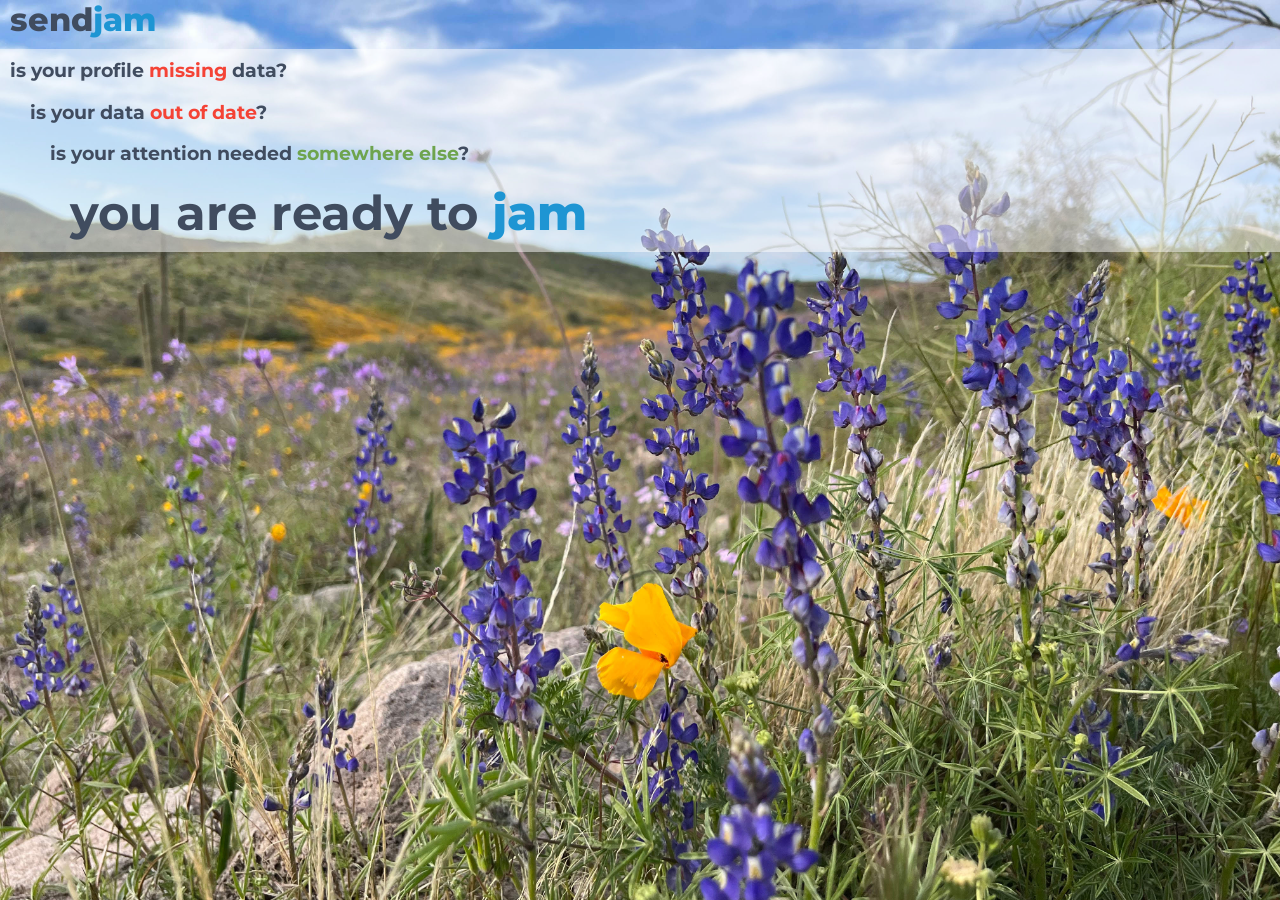
==== index.html @ 76eb2ea4 "symmetry please" ====
﻿<!DOCTYPE html>
<html>
<head>
  <title>sendjam</title>
  <link rel="preconnect" href="https://fonts.googleapis.com">
  <link rel="preconnect" href="https://fonts.gstatic.com" crossorigin>
  <link href="https://fonts.googleapis.com/css2?family=Montserrat:ital,wght@0,400;0,700;1,400;1,700&display=swap" rel="stylesheet">
  <link rel="stylesheet" href="site.css">
</head>
<body>
  <h1 class="logo"><span class="logo-1" title="send">send</span><span class="logo-2" title="jam">jam</span></h1>
  <div class="call-to-action">
    <h3 class="action-1">is your profile <span class="danger">missing</span> data?</h3>
    <h3 class="action-2">is your data <span class="danger">out of date</span>?</h3>
    <h3 class="action-3">is your attention needed <span class="success">somewhere else</span>?</h3>
    <h3 class="really-big-jam action-4">you are ready to <span class="logo-2" title="jam">jam</span></h3>
  </div>
  <script type="text/javascript" id="hs-script-loader" async defer src="//js.hs-scripts.com/39735169.js"></script>
</body>
</html>
---- site.css ----
:root {
  --sendjam_light: #EFF2F3;
  --sendjam_dark: #404C5F;
  --sendjam_primary: #1e95d3;
  --sendjam_secondary: #a8afb7;
  --sendjam_info: #83dbfb;
  --sendjam_success: #6ea44e;
  --sendjam_warning: #eb9416;
  --sendjam_danger: #f44336;
}

body {
  background-color: var(--sendjam_light);
  background-image: url("background.jpg");
  background-repeat: no-repeat;
  font-family: 'Montserrat', sans-serif;
  width: 100vw;
  height: 100vh;
  background-size: cover;
  background-position: top, center;
  overflow: hidden;
  margin: 0px;
}

.logo-1 {
  font-weight: 800;
  color: var(--sendjam_dark);
  vertical-align: bottom;
}

.logo-2 {
  font-weight: 800;
  color: var(--sendjam_primary);
  vertical-align: bottom;
}

.more-info {
  text-decoration: none;
}

.call-to-action {
  color: var(--sendjam_dark);
  background-color: rgba(255,255,255,0.5);
  padding: 10px;
}

.logo {
  margin-top: 0px;
  margin-block-end: 10px;
  margin-left: 10px;
}

.action-1 {
  margin-top: 0px;
}

.action-2 {
  margin-left: 20px;
}

.action-3 {
  margin-left: 40px;
}

.action-4 {
  margin-left: 60px;
  padding-right: 20px;
  margin-bottom: 0px;
}

.really-big-jam {
  margin-top: 0px;
  font-size: 48px;
}

.danger {
  color: var(--sendjam_danger);
}

.success {
  color: var(--sendjam_success);
}
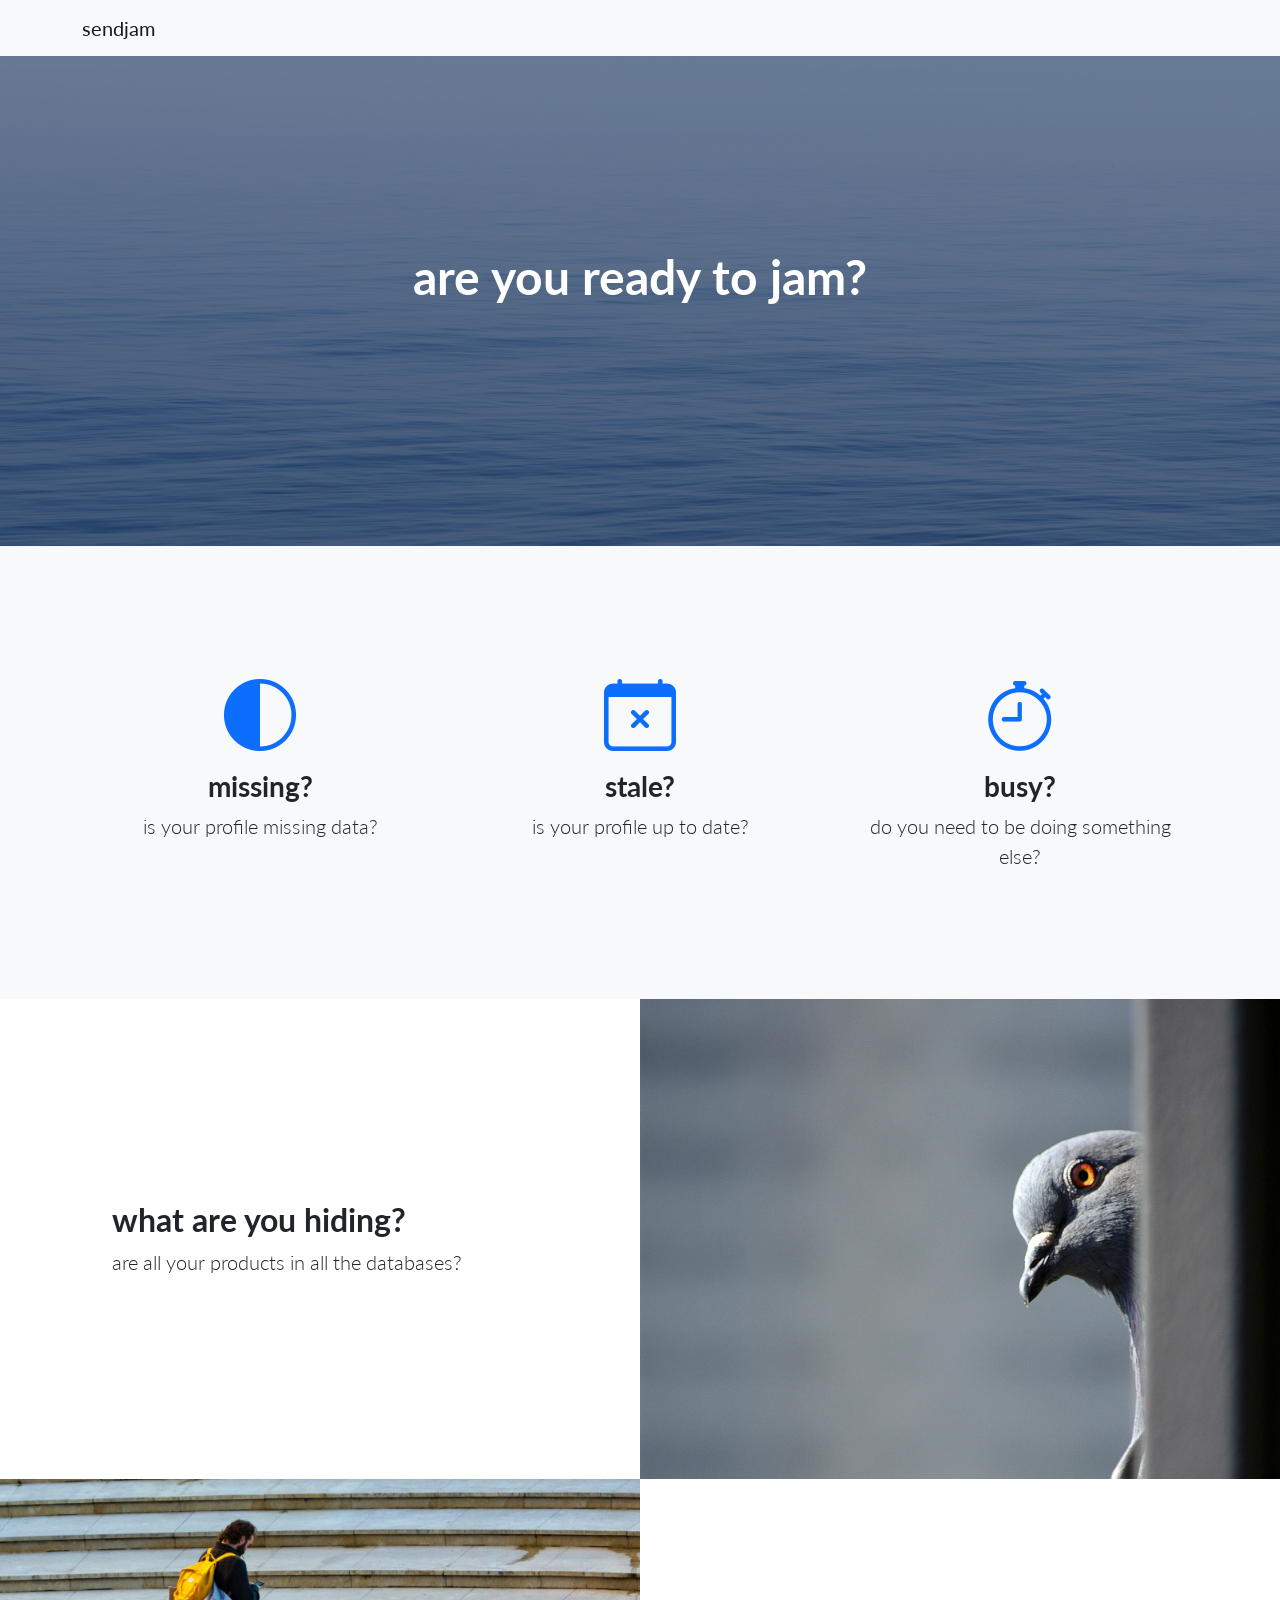
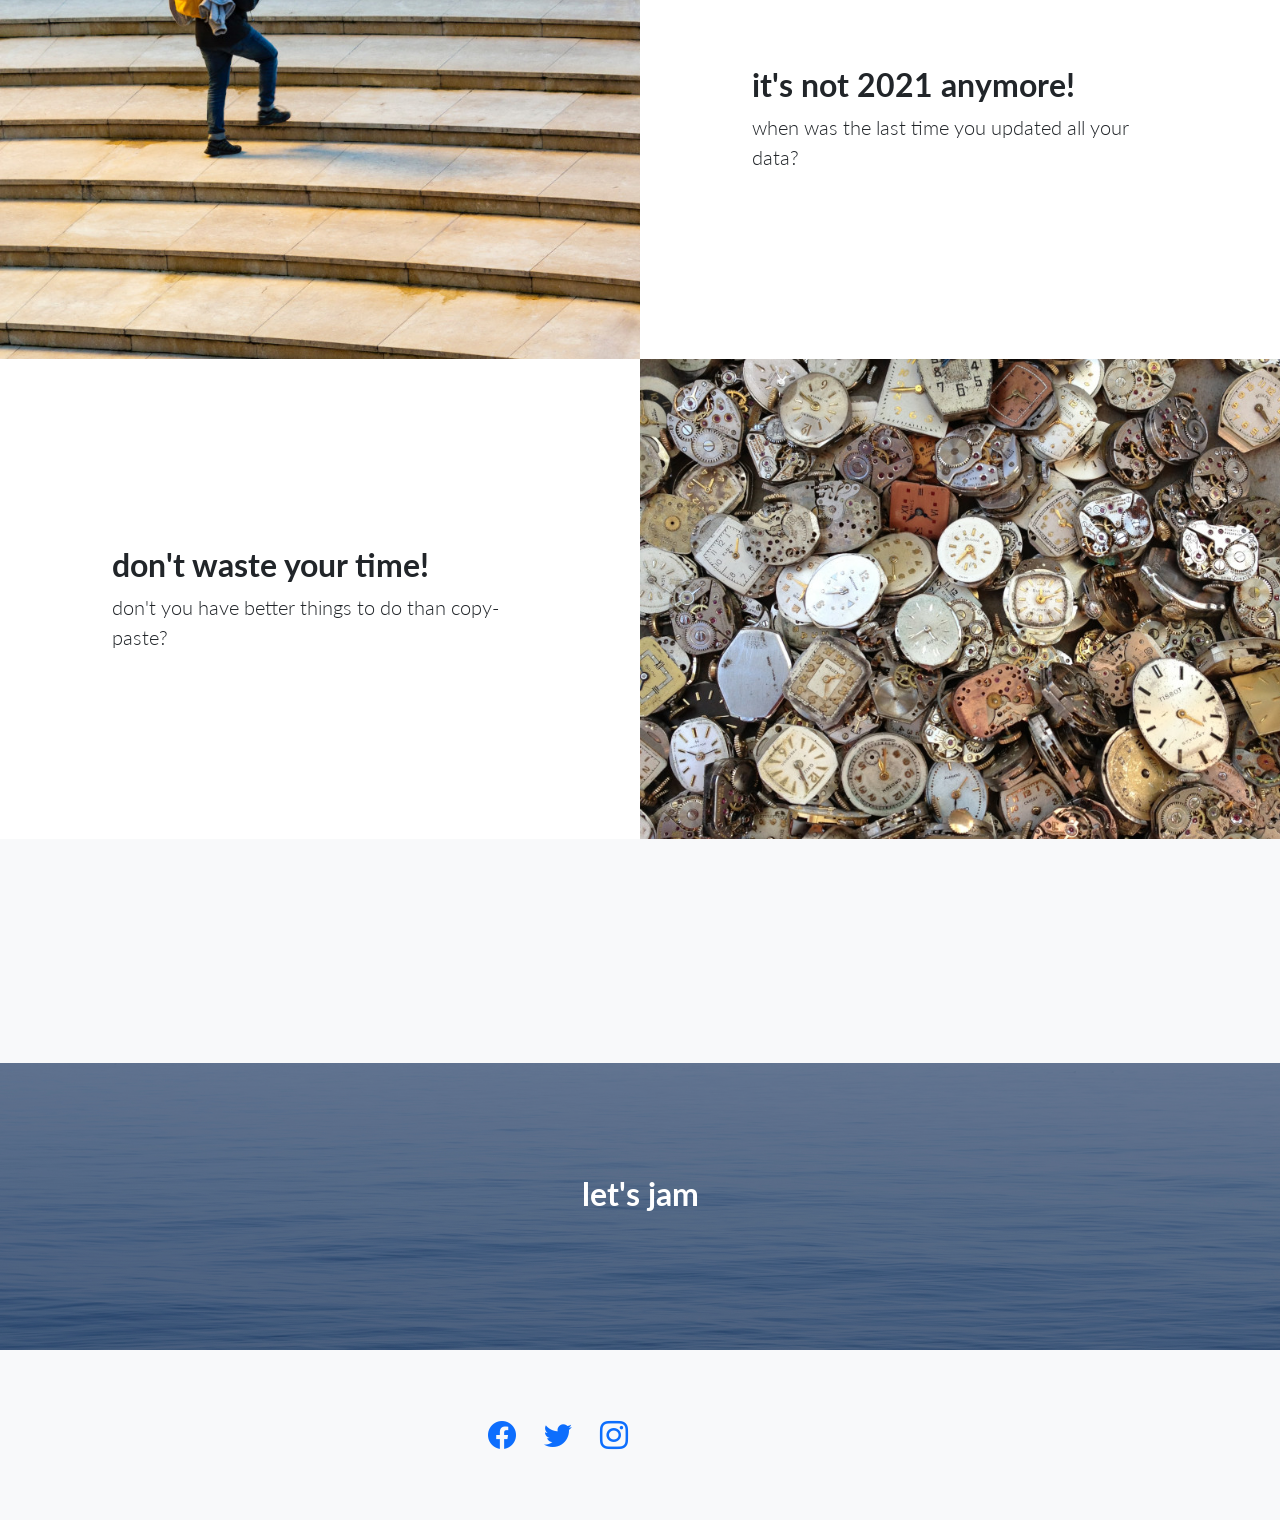
==== commit 96674111: "SEND IT" ====
--- a/index.html
+++ b/index.html
@@ -1,20 +1,244 @@
-﻿<!DOCTYPE html>
-<html>
+<!DOCTYPE html>
+<html lang="en">
 <head>
+  <meta charset="utf-8" />
+  <meta name="viewport" content="width=device-width, initial-scale=1, shrink-to-fit=no" />
+  <meta name="description" content="" />
+  <meta name="author" content="" />
   <title>sendjam</title>
-  <link rel="preconnect" href="https://fonts.googleapis.com">
-  <link rel="preconnect" href="https://fonts.gstatic.com" crossorigin>
-  <link href="https://fonts.googleapis.com/css2?family=Montserrat:ital,wght@0,400;0,700;1,400;1,700&display=swap" rel="stylesheet">
-  <link rel="stylesheet" href="site.css">
+  <!-- Favicon-->
+  <link rel="icon" type="image/x-icon" href="assets/favicon.ico" />
+  <!-- Bootstrap icons-->
+  <link rel="stylesheet" href="https://cdn.jsdelivr.net/npm/bootstrap-icons@1.10.5/font/bootstrap-icons.css">
+  <!-- Google fonts-->
+  <link href="https://fonts.googleapis.com/css?family=Lato:300,400,700,300italic,400italic,700italic" rel="stylesheet" type="text/css" />
+  <!-- Core theme CSS (includes Bootstrap)-->
+  <link href="css/styles.css" rel="stylesheet" />
 </head>
 <body>
-  <h1 class="logo"><span class="logo-1" title="send">send</span><span class="logo-2" title="jam">jam</span></h1>
-  <div class="call-to-action">
-    <h3 class="action-1">is your profile <span class="danger">missing</span> data?</h3>
-    <h3 class="action-2">is your data <span class="danger">out of date</span>?</h3>
-    <h3 class="action-3">is your attention needed <span class="success">somewhere else</span>?</h3>
-    <h3 class="really-big-jam action-4">you are ready to <span class="logo-2" title="jam">jam</span></h3>
-  </div>
-  <script type="text/javascript" id="hs-script-loader" async defer src="//js.hs-scripts.com/39735169.js"></script>
+  <!-- Navigation-->
+  <nav class="navbar navbar-light bg-light static-top">
+    <div class="container">
+      <a class="navbar-brand" href="#!">sendjam</a>
+      <!--<a class="btn btn-primary" href="#signup">Sign Up</a>-->
+    </div>
+  </nav>
+  <!-- Masthead-->
+  <header class="masthead">
+    <div class="container position-relative">
+      <div class="row justify-content-center">
+        <div class="col-xl-6">
+          <div class="text-center text-white">
+            <!-- Page heading-->
+            <h1 class="mb-5">are you ready to jam?</h1>
+            <!-- Signup form-->
+            <!-- * * * * * * * * * * * * * * *-->
+            <!-- * * SB Forms Contact Form * *-->
+            <!-- * * * * * * * * * * * * * * *-->
+            <!-- This form is pre-integrated with SB Forms.-->
+            <!-- To make this form functional, sign up at-->
+            <!-- https://startbootstrap.com/solution/contact-forms-->
+            <!-- to get an API token!-->
+            <form class="form-subscribe" id="contactForm" data-sb-form-api-token="API_TOKEN">
+              <!-- Email address input-->
+              <div class="row">
+                <div class="col">
+                  <!--<input class="form-control form-control-lg" id="emailAddress" type="email" placeholder="Email Address" data-sb-validations="required,email" />-->
+                  <div class="invalid-feedback text-white" data-sb-feedback="emailAddress:required">Email Address is required.</div>
+                  <div class="invalid-feedback text-white" data-sb-feedback="emailAddress:email">Email Address Email is not valid.</div>
+                </div>
+                <!--<div class="col-auto"><button class="btn btn-primary btn-lg disabled" id="submitButton" type="submit">Submit</button></div>-->
+              </div>
+              <!-- Submit success message-->
+              <!---->
+              <!-- This is what your users will see when the form-->
+              <!-- has successfully submitted-->
+              <div class="d-none" id="submitSuccessMessage">
+                <div class="text-center mb-3">
+                  <div class="fw-bolder">Form submission successful!</div>
+                  <p>To activate this form, sign up at</p>
+                  <a class="text-white" href="https://startbootstrap.com/solution/contact-forms">https://startbootstrap.com/solution/contact-forms</a>
+                </div>
+              </div>
+              <!-- Submit error message-->
+              <!---->
+              <!-- This is what your users will see when there is-->
+              <!-- an error submitting the form-->
+              <div class="d-none" id="submitErrorMessage"><div class="text-center text-danger mb-3">Error sending message!</div></div>
+            </form>
+          </div>
+        </div>
+      </div>
+    </div>
+  </header>
+  <!-- Icons Grid-->
+  <section class="features-icons bg-light text-center">
+    <div class="container">
+      <div class="row">
+        <div class="col-lg-4">
+          <div class="features-icons-item mx-auto mb-5 mb-lg-0 mb-lg-3">
+            <div class="features-icons-icon d-flex"><i class="bi-circle-half m-auto text-primary"></i></div>
+            <h3>missing?</h3>
+            <p class="lead mb-0">is your profile missing data?</p>
+          </div>
+        </div>
+        <div class="col-lg-4">
+          <div class="features-icons-item mx-auto mb-5 mb-lg-0 mb-lg-3">
+            <div class="features-icons-icon d-flex"><i class="bi-calendar-x m-auto text-primary"></i></div>
+            <h3>stale?</h3>
+            <p class="lead mb-0">is your profile up to date?</p>
+          </div>
+        </div>
+        <div class="col-lg-4">
+          <div class="features-icons-item mx-auto mb-0 mb-lg-3">
+            <div class="features-icons-icon d-flex"><i class="bi-stopwatch m-auto text-primary"></i></div>
+            <h3>busy?</h3>
+            <p class="lead mb-0">do you need to be doing something else?</p>
+          </div>
+        </div>
+      </div>
+    </div>
+  </section>
+  <!-- Image Showcases-->
+  <section class="showcase">
+    <div class="container-fluid p-0">
+      <div class="row g-0">
+        <div class="col-lg-6 order-lg-2 text-white showcase-img" style="background-image: url('assets/img/bg-showcase-1.jpg')"></div>
+        <div class="col-lg-6 order-lg-1 my-auto showcase-text">
+          <h2>what are you hiding?</h2>
+          <p class="lead mb-0">are all your products in all the databases?</p>
+        </div>
+      </div>
+      <div class="row g-0">
+        <div class="col-lg-6 text-white showcase-img" style="background-image: url('assets/img/bg-showcase-2.jpg')"></div>
+        <div class="col-lg-6 my-auto showcase-text">
+          <h2>it's not 2021 anymore!</h2>
+          <p class="lead mb-0">when was the last time you updated all your data?</p>
+        </div>
+      </div>
+      <div class="row g-0">
+        <div class="col-lg-6 order-lg-2 text-white showcase-img" style="background-image: url('assets/img/bg-showcase-3.jpg')"></div>
+        <div class="col-lg-6 order-lg-1 my-auto showcase-text">
+          <h2>don't waste your time!</h2>
+          <p class="lead mb-0">don't you have better things to do than copy-paste?</p>
+        </div>
+      </div>
+    </div>
+  </section>
+  <!-- Testimonials-->
+  <section class="testimonials text-center bg-light">
+    <div class="container">
+      <!--<h2 class="mb-5">What people are saying...</h2>
+      <div class="row">
+        <div class="col-lg-4">
+          <div class="testimonial-item mx-auto mb-5 mb-lg-0">
+            <img class="img-fluid rounded-circle mb-3" src="assets/img/testimonials-1.jpg" alt="..." />
+            <h5>Margaret E.</h5>
+            <p class="font-weight-light mb-0">"This is fantastic! Thanks so much guys!"</p>
+          </div>
+        </div>
+        <div class="col-lg-4">
+          <div class="testimonial-item mx-auto mb-5 mb-lg-0">
+            <img class="img-fluid rounded-circle mb-3" src="assets/img/testimonials-2.jpg" alt="..." />
+            <h5>Fred S.</h5>
+            <p class="font-weight-light mb-0">"Bootstrap is amazing. I've been using it to create lots of super nice landing pages."</p>
+          </div>
+        </div>
+        <div class="col-lg-4">
+          <div class="testimonial-item mx-auto mb-5 mb-lg-0">
+            <img class="img-fluid rounded-circle mb-3" src="assets/img/testimonials-3.jpg" alt="..." />
+            <h5>Sarah W.</h5>
+            <p class="font-weight-light mb-0">"Thanks so much for making these free resources available to us!"</p>
+          </div>
+        </div>
+      </div>-->
+    </div>
+  </section>
+  <!-- Call to Action-->
+  <section class="call-to-action text-white text-center" id="signup">
+    <div class="container position-relative">
+      <div class="row justify-content-center">
+        <div class="col-xl-6">
+          <h2 class="mb-4">let's jam</h2>
+          <!-- Signup form-->
+          <!-- * * * * * * * * * * * * * * *-->
+          <!-- * * SB Forms Contact Form * *-->
+          <!-- * * * * * * * * * * * * * * *-->
+          <!-- This form is pre-integrated with SB Forms.-->
+          <!-- To make this form functional, sign up at-->
+          <!-- https://startbootstrap.com/solution/contact-forms-->
+          <!-- to get an API token!-->
+          <form class="form-subscribe" id="contactFormFooter" data-sb-form-api-token="API_TOKEN">
+            <!-- Email address input-->
+            <div class="row">
+              <div class="col">
+                <!--<input class="form-control form-control-lg" id="emailAddressBelow" type="email" placeholder="Email Address" data-sb-validations="required,email" />-->
+                <div class="invalid-feedback text-white" data-sb-feedback="emailAddressBelow:required">Email Address is required.</div>
+                <div class="invalid-feedback text-white" data-sb-feedback="emailAddressBelow:email">Email Address Email is not valid.</div>
+              </div>
+              <!--<div class="col-auto"><button class="btn btn-primary btn-lg disabled" id="submitButton" type="submit">Submit</button></div>-->
+            </div>
+            <!-- Submit success message-->
+            <!---->
+            <!-- This is what your users will see when the form-->
+            <!-- has successfully submitted-->
+            <div class="d-none" id="submitSuccessMessage">
+              <div class="text-center mb-3">
+                <div class="fw-bolder">Form submission successful!</div>
+                <p>To activate this form, sign up at</p>
+                <a class="text-white" href="https://startbootstrap.com/solution/contact-forms">https://startbootstrap.com/solution/contact-forms</a>
+              </div>
+            </div>
+            <!-- Submit error message-->
+            <!---->
+            <!-- This is what your users will see when there is-->
+            <!-- an error submitting the form-->
+            <div class="d-none" id="submitErrorMessage"><div class="text-center text-danger mb-3">Error sending message!</div></div>
+          </form>
+        </div>
+      </div>
+    </div>
+  </section>
+  <!-- Footer-->
+  <footer class="footer bg-light">
+    <div class="container">
+      <div class="row">
+        <!--<div class="col-lg-6 h-100 text-center text-lg-start my-auto">
+          <ul class="list-inline mb-2">
+            <li class="list-inline-item"><a href="#!">About</a></li>
+            <li class="list-inline-item">⋅</li>
+            <li class="list-inline-item"><a href="#!">Contact</a></li>
+            <li class="list-inline-item">⋅</li>
+            <li class="list-inline-item"><a href="#!">Terms of Use</a></li>
+            <li class="list-inline-item">⋅</li>
+            <li class="list-inline-item"><a href="#!">Privacy Policy</a></li>
+          </ul>
+          <p class="text-muted small mb-4 mb-lg-0">&copy; Your Website 2023. All Rights Reserved.</p>
+        </div>-->
+        <div class="col-lg-6 h-100 text-center text-lg-end my-auto">
+          <ul class="list-inline mb-0">
+            <li class="list-inline-item me-4">
+              <a href="https://www.facebook.com/sendjamllc"><i class="bi-facebook fs-3"></i></a>
+            </li>
+            <li class="list-inline-item me-4">
+              <a href="https://twitter.com/sendjamllc"><i class="bi-twitter fs-3"></i></a>
+            </li>
+            <li class="list-inline-item">
+              <a href="https://www.instagram.com/sendjam/"><i class="bi-instagram fs-3"></i></a>
+            </li>
+          </ul>
+        </div>
+      </div>
+    </div>
+  </footer>
+  <!-- Bootstrap core JS-->
+  <script src="https://cdn.jsdelivr.net/npm/bootstrap@5.2.3/dist/js/bootstrap.bundle.min.js"></script>
+  <!-- Core theme JS-->
+  <script src="js/scripts.js"></script>
+  <!-- * * * * * * * * * * * * * * * * * * * * * * * * * * * * * * * * * * * * * * * *-->
+  <!-- * *                               SB Forms JS                               * *-->
+  <!-- * * Activate your form at https://startbootstrap.com/solution/contact-forms * *-->
+  <!-- * * * * * * * * * * * * * * * * * * * * * * * * * * * * * * * * * * * * * * * *-->
+  <script src="https://cdn.startbootstrap.com/sb-forms-latest.js"></script>
 </body>
 </html>
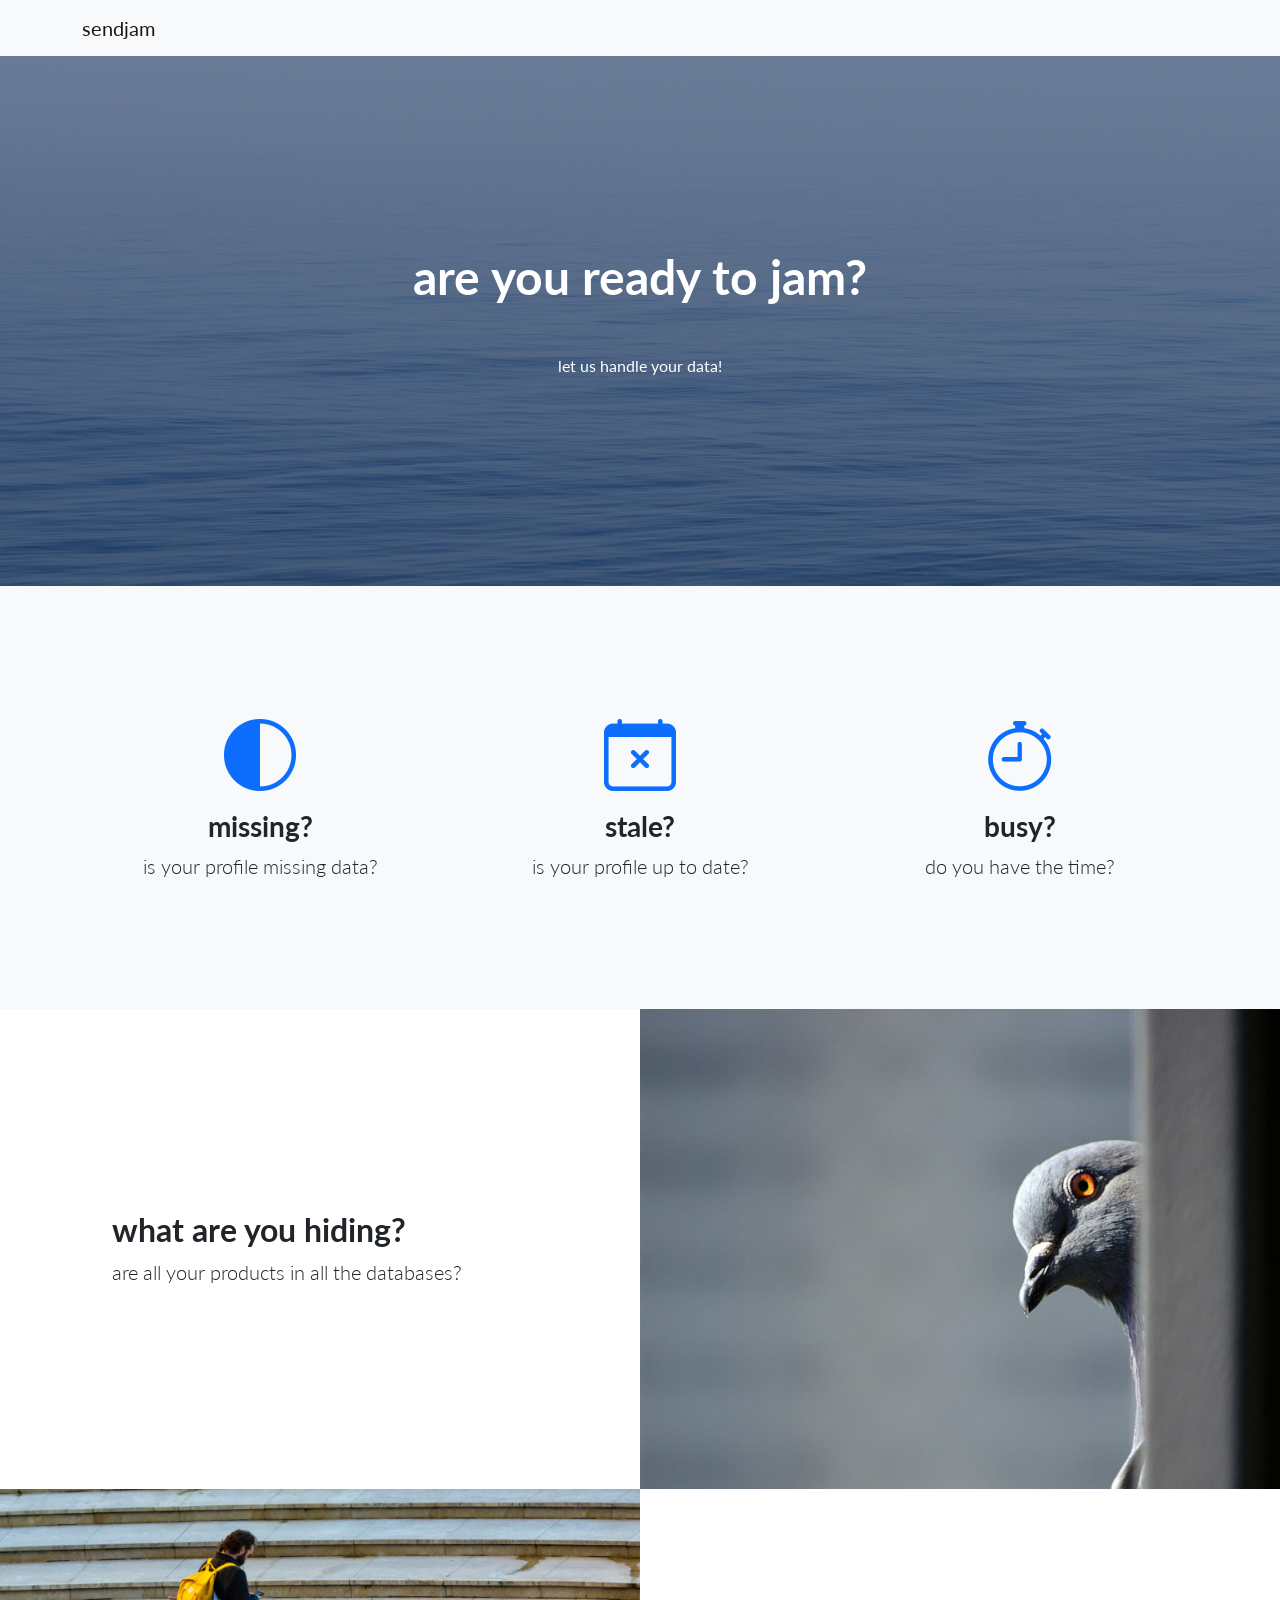
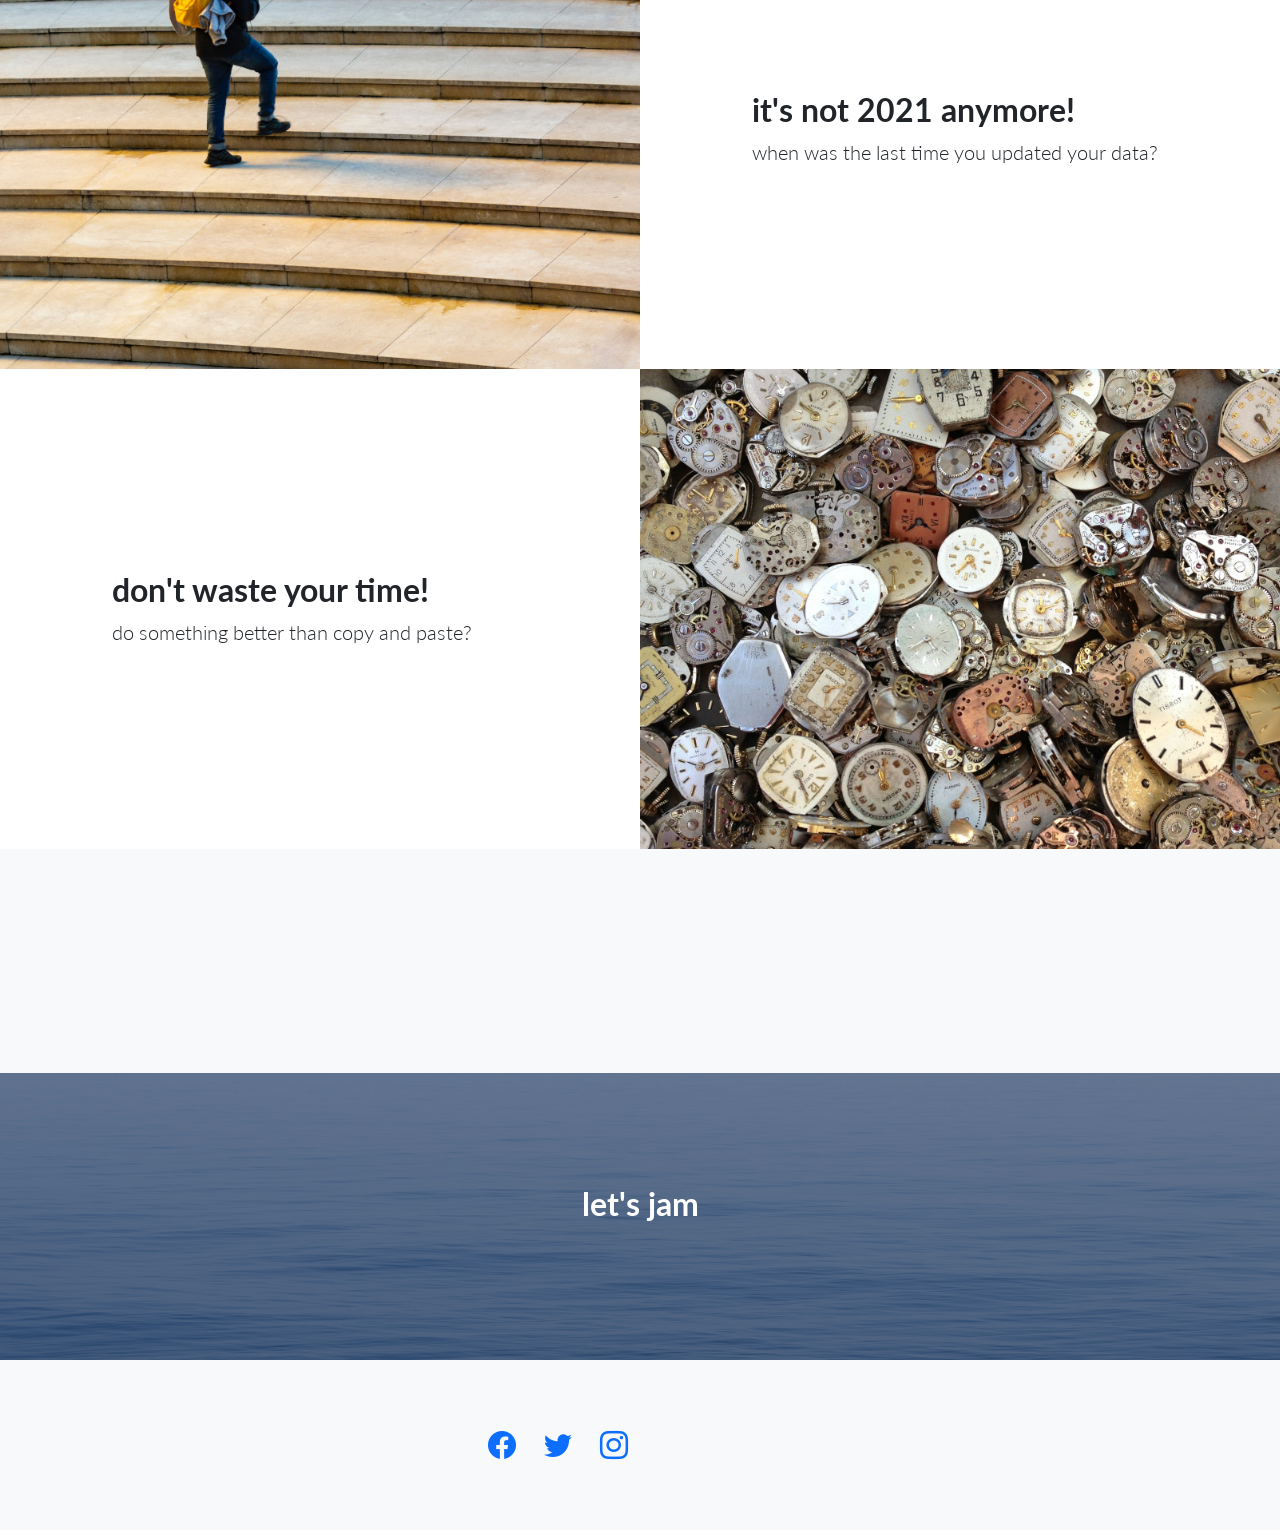
==== commit a2a76936: "words" ====
--- a/index.html
+++ b/index.html
@@ -12,6 +12,11 @@
   <link rel="stylesheet" href="https://cdn.jsdelivr.net/npm/bootstrap-icons@1.10.5/font/bootstrap-icons.css">
   <!-- Google fonts-->
   <link href="https://fonts.googleapis.com/css?family=Lato:300,400,700,300italic,400italic,700italic" rel="stylesheet" type="text/css" />
+
+  <!--<link rel="preconnect" href="https://fonts.googleapis.com">
+  <link rel="preconnect" href="https://fonts.gstatic.com" crossorigin>
+  <link href="https://fonts.googleapis.com/css2?family=Montserrat:ital,wght@0,400;0,700;1,400;1,700&display=swap" rel="stylesheet">-->
+
   <!-- Core theme CSS (includes Bootstrap)-->
   <link href="css/styles.css" rel="stylesheet" />
 </head>
@@ -31,41 +36,7 @@
           <div class="text-center text-white">
             <!-- Page heading-->
             <h1 class="mb-5">are you ready to jam?</h1>
-            <!-- Signup form-->
-            <!-- * * * * * * * * * * * * * * *-->
-            <!-- * * SB Forms Contact Form * *-->
-            <!-- * * * * * * * * * * * * * * *-->
-            <!-- This form is pre-integrated with SB Forms.-->
-            <!-- To make this form functional, sign up at-->
-            <!-- https://startbootstrap.com/solution/contact-forms-->
-            <!-- to get an API token!-->
-            <form class="form-subscribe" id="contactForm" data-sb-form-api-token="API_TOKEN">
-              <!-- Email address input-->
-              <div class="row">
-                <div class="col">
-                  <!--<input class="form-control form-control-lg" id="emailAddress" type="email" placeholder="Email Address" data-sb-validations="required,email" />-->
-                  <div class="invalid-feedback text-white" data-sb-feedback="emailAddress:required">Email Address is required.</div>
-                  <div class="invalid-feedback text-white" data-sb-feedback="emailAddress:email">Email Address Email is not valid.</div>
-                </div>
-                <!--<div class="col-auto"><button class="btn btn-primary btn-lg disabled" id="submitButton" type="submit">Submit</button></div>-->
-              </div>
-              <!-- Submit success message-->
-              <!---->
-              <!-- This is what your users will see when the form-->
-              <!-- has successfully submitted-->
-              <div class="d-none" id="submitSuccessMessage">
-                <div class="text-center mb-3">
-                  <div class="fw-bolder">Form submission successful!</div>
-                  <p>To activate this form, sign up at</p>
-                  <a class="text-white" href="https://startbootstrap.com/solution/contact-forms">https://startbootstrap.com/solution/contact-forms</a>
-                </div>
-              </div>
-              <!-- Submit error message-->
-              <!---->
-              <!-- This is what your users will see when there is-->
-              <!-- an error submitting the form-->
-              <div class="d-none" id="submitErrorMessage"><div class="text-center text-danger mb-3">Error sending message!</div></div>
-            </form>
+            <p>let us handle your data!</p>
           </div>
         </div>
       </div>
@@ -93,7 +64,7 @@
           <div class="features-icons-item mx-auto mb-0 mb-lg-3">
             <div class="features-icons-icon d-flex"><i class="bi-stopwatch m-auto text-primary"></i></div>
             <h3>busy?</h3>
-            <p class="lead mb-0">do you need to be doing something else?</p>
+            <p class="lead mb-0">do you have the time?</p>
           </div>
         </div>
       </div>
@@ -113,14 +84,14 @@
         <div class="col-lg-6 text-white showcase-img" style="background-image: url('assets/img/bg-showcase-2.jpg')"></div>
         <div class="col-lg-6 my-auto showcase-text">
           <h2>it's not 2021 anymore!</h2>
-          <p class="lead mb-0">when was the last time you updated all your data?</p>
+          <p class="lead mb-0">when was the last time you updated your data?</p>
         </div>
       </div>
       <div class="row g-0">
         <div class="col-lg-6 order-lg-2 text-white showcase-img" style="background-image: url('assets/img/bg-showcase-3.jpg')"></div>
         <div class="col-lg-6 order-lg-1 my-auto showcase-text">
           <h2>don't waste your time!</h2>
-          <p class="lead mb-0">don't you have better things to do than copy-paste?</p>
+          <p class="lead mb-0">do something better than copy and paste?</p>
         </div>
       </div>
     </div>
@@ -240,5 +211,6 @@
   <!-- * * Activate your form at https://startbootstrap.com/solution/contact-forms * *-->
   <!-- * * * * * * * * * * * * * * * * * * * * * * * * * * * * * * * * * * * * * * * *-->
   <script src="https://cdn.startbootstrap.com/sb-forms-latest.js"></script>
+  <script type="text/javascript" id="hs-script-loader" async defer src="//js.hs-scripts.com/39735169.js"></script>
 </body>
 </html>
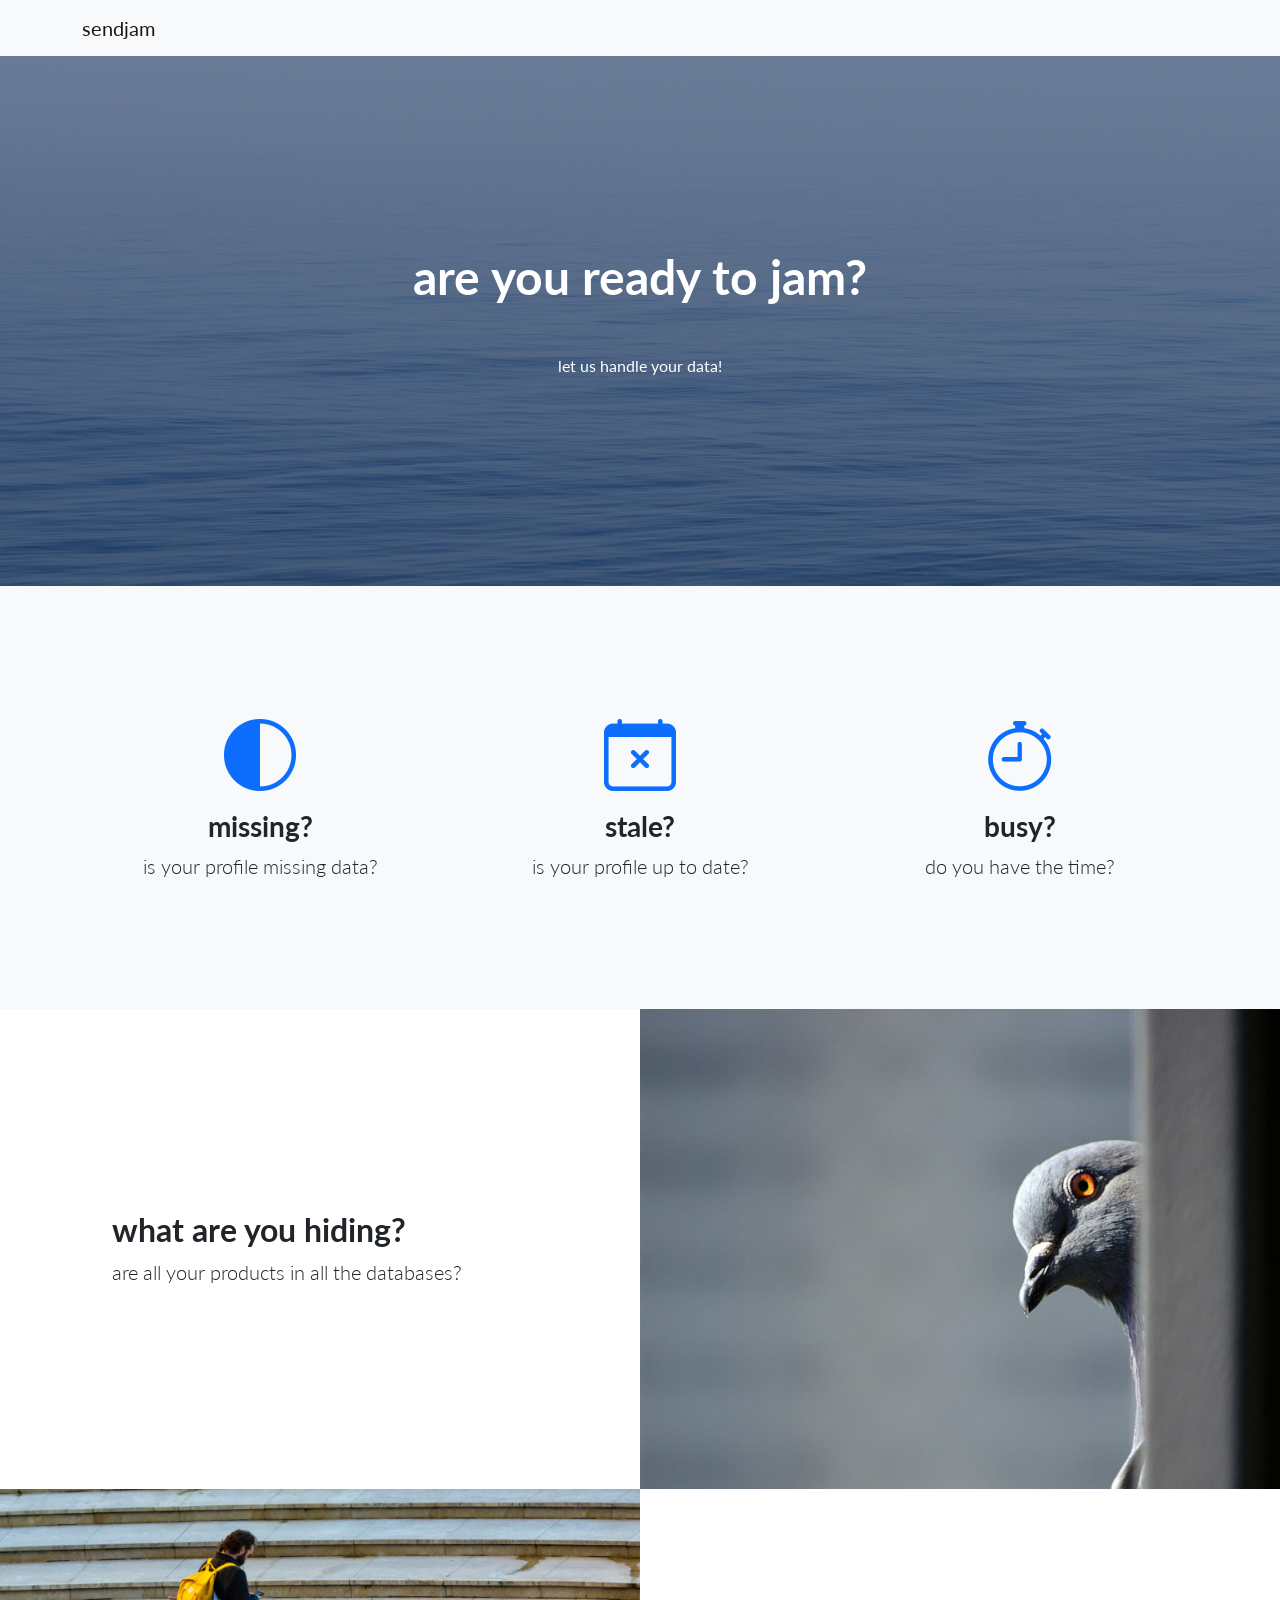
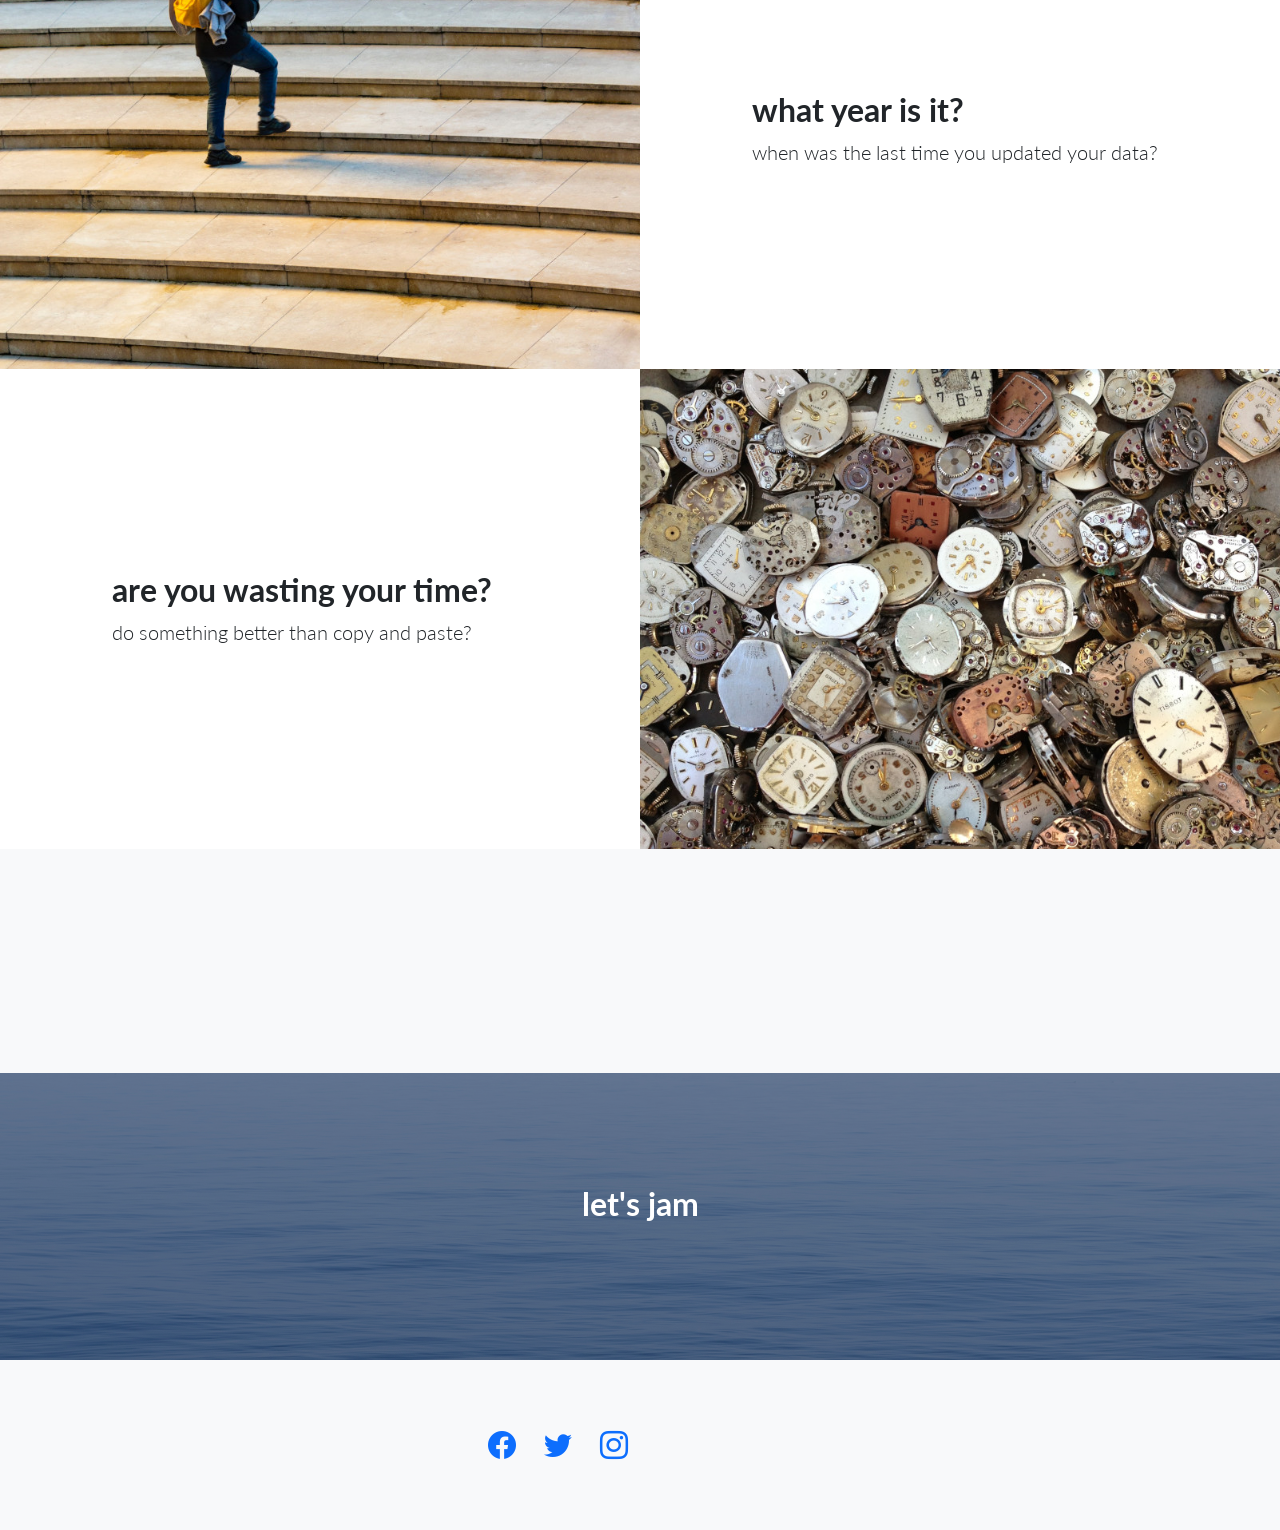
==== commit 40903022: "words" ====
--- a/index.html
+++ b/index.html
@@ -83,14 +83,14 @@
       <div class="row g-0">
         <div class="col-lg-6 text-white showcase-img" style="background-image: url('assets/img/bg-showcase-2.jpg')"></div>
         <div class="col-lg-6 my-auto showcase-text">
-          <h2>it's not 2021 anymore!</h2>
+          <h2>what year is it?</h2>
           <p class="lead mb-0">when was the last time you updated your data?</p>
         </div>
       </div>
       <div class="row g-0">
         <div class="col-lg-6 order-lg-2 text-white showcase-img" style="background-image: url('assets/img/bg-showcase-3.jpg')"></div>
         <div class="col-lg-6 order-lg-1 my-auto showcase-text">
-          <h2>don't waste your time!</h2>
+          <h2>are you wasting your time?</h2>
           <p class="lead mb-0">do something better than copy and paste?</p>
         </div>
       </div>
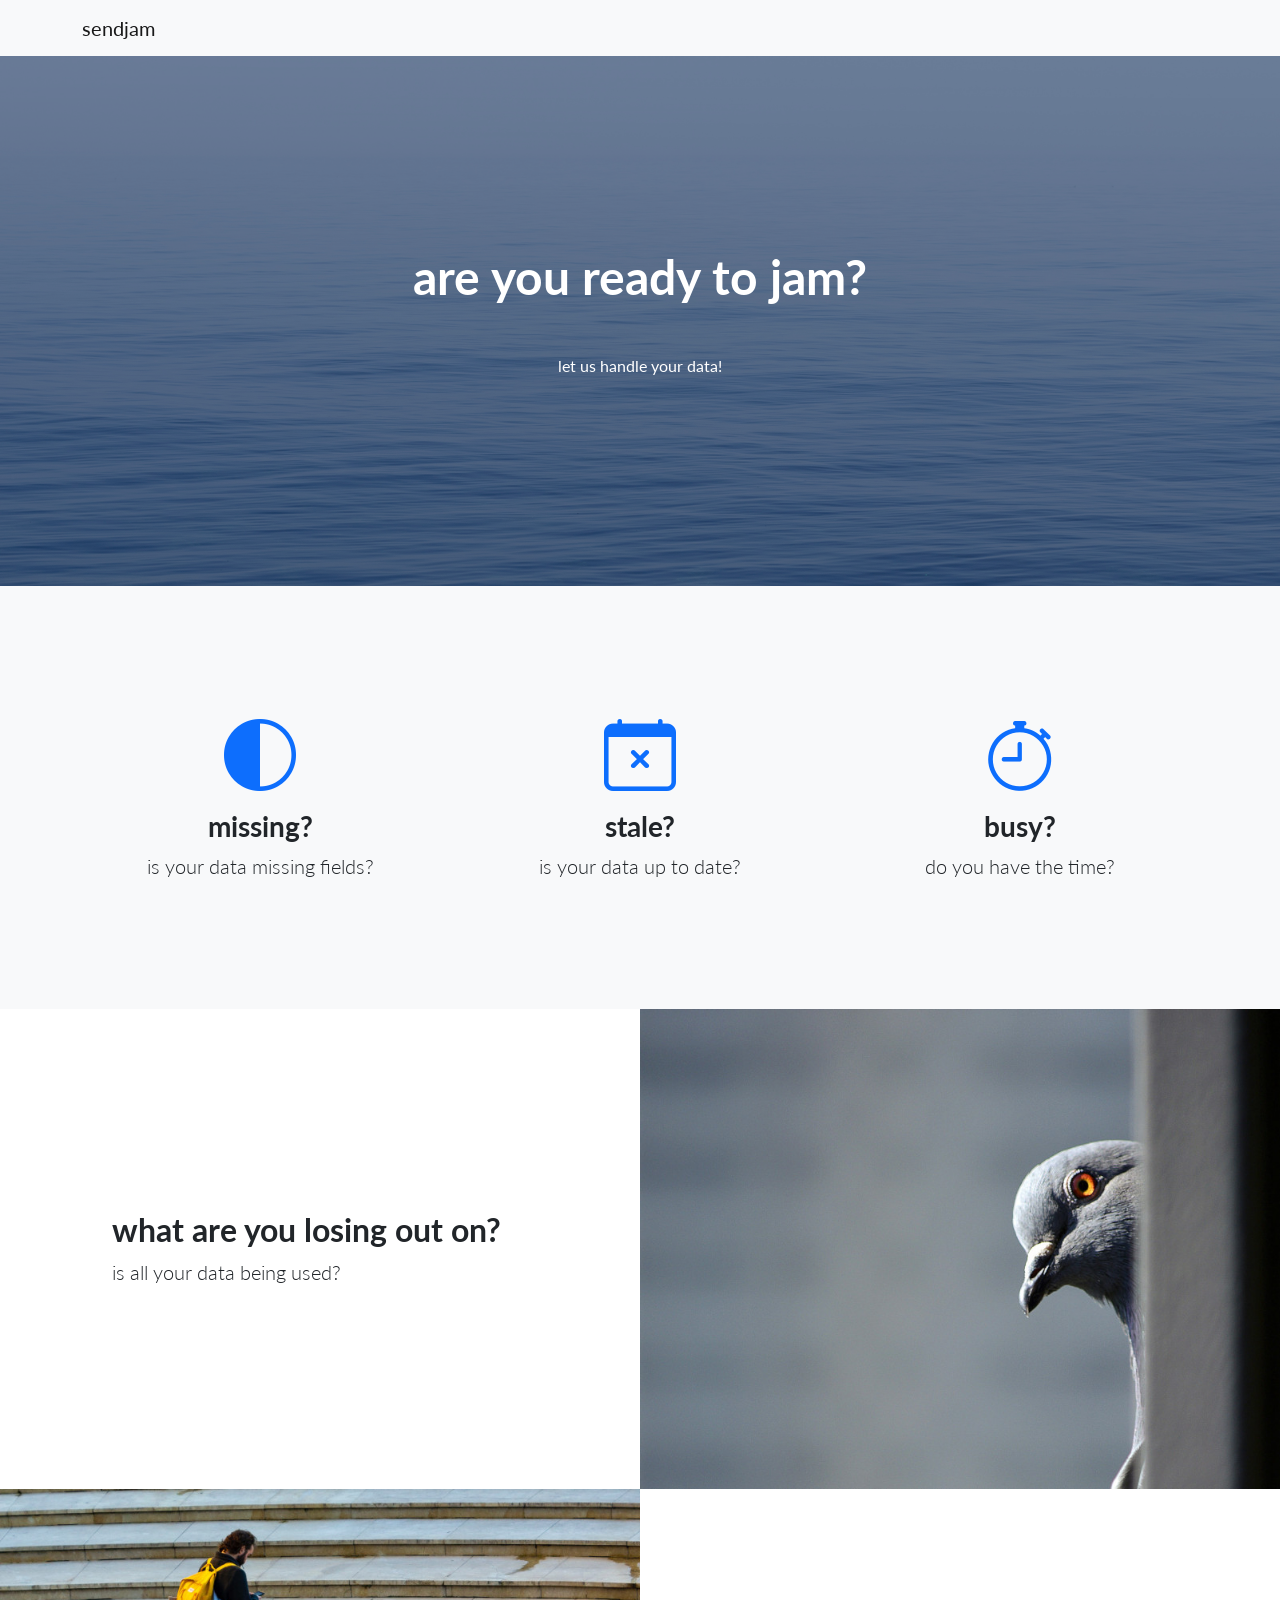
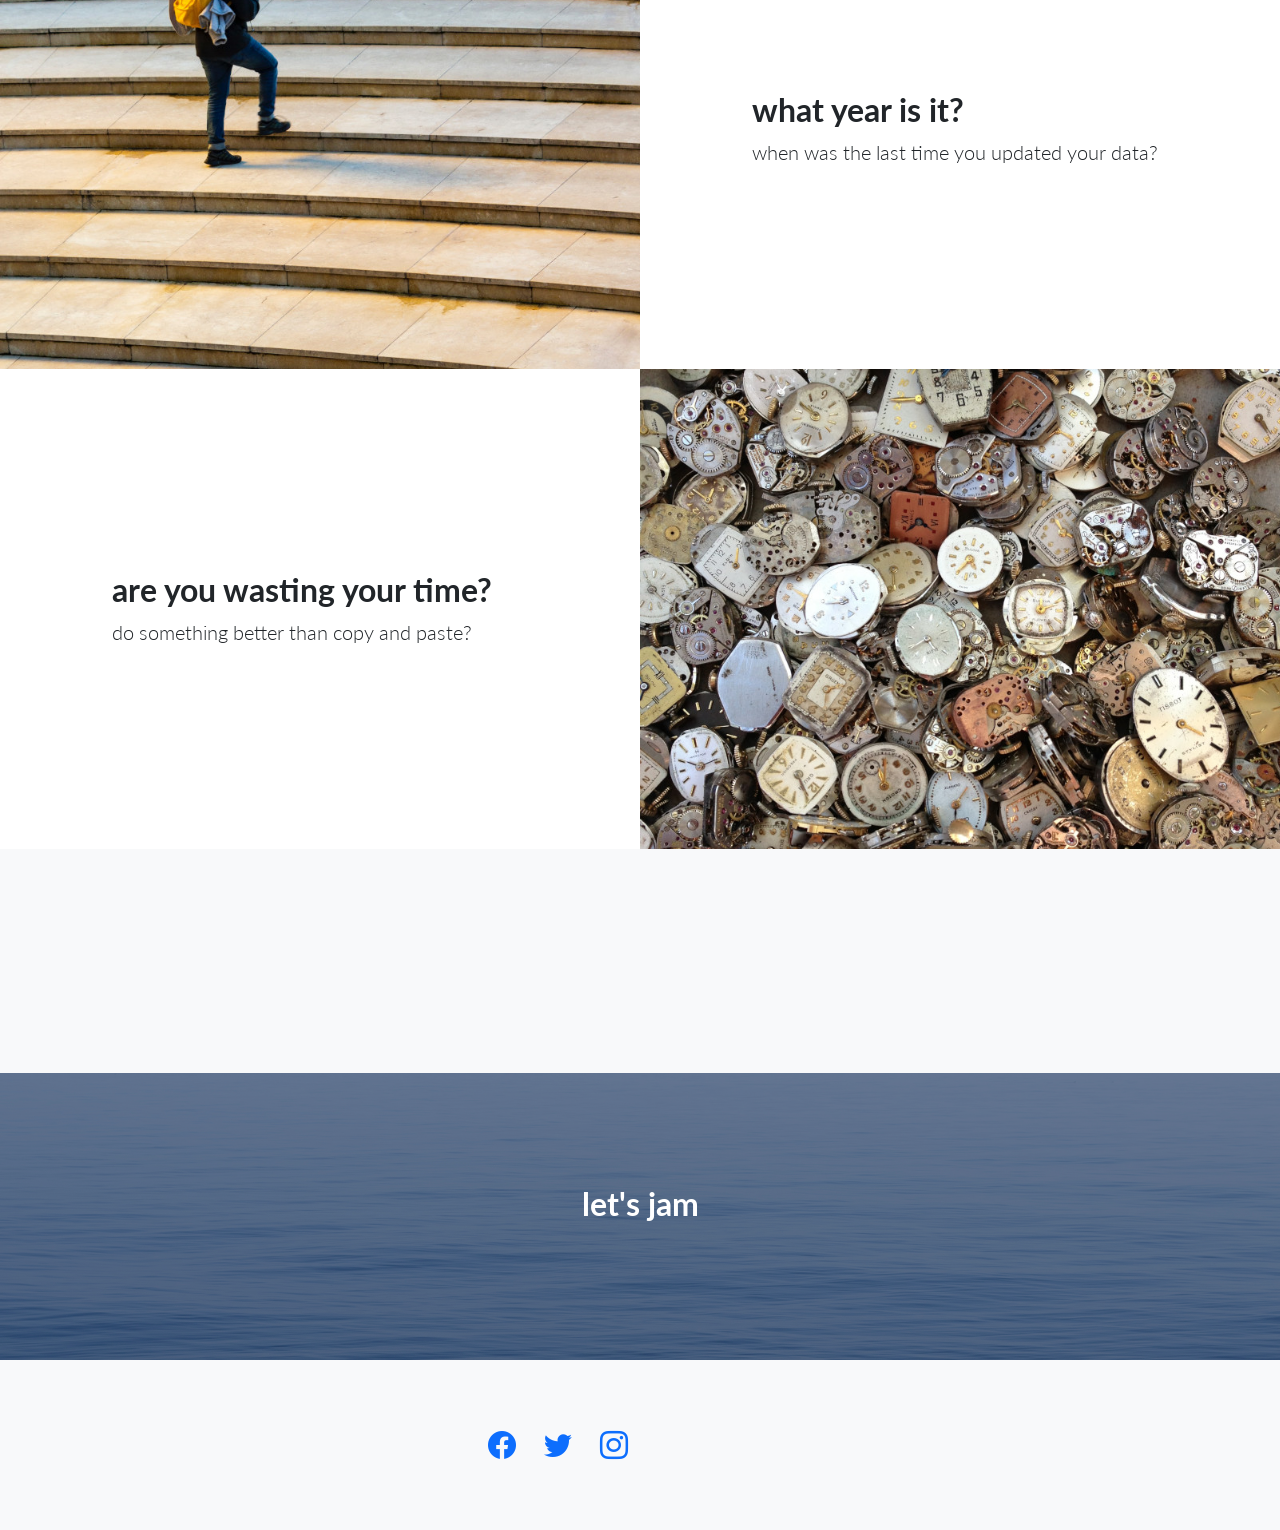
==== commit 638bcdbe: "data" ====
--- a/index.html
+++ b/index.html
@@ -5,7 +5,7 @@
   <meta name="viewport" content="width=device-width, initial-scale=1, shrink-to-fit=no" />
   <meta name="description" content="" />
   <meta name="author" content="" />
-  <title>sendjam</title>
+  <title>sendjam llc - data data data</title>
   <!-- Favicon-->
   <link rel="icon" type="image/x-icon" href="assets/favicon.ico" />
   <!-- Bootstrap icons-->
@@ -50,14 +50,14 @@
           <div class="features-icons-item mx-auto mb-5 mb-lg-0 mb-lg-3">
             <div class="features-icons-icon d-flex"><i class="bi-circle-half m-auto text-primary"></i></div>
             <h3>missing?</h3>
-            <p class="lead mb-0">is your profile missing data?</p>
+            <p class="lead mb-0">is your data missing fields?</p>
           </div>
         </div>
         <div class="col-lg-4">
           <div class="features-icons-item mx-auto mb-5 mb-lg-0 mb-lg-3">
             <div class="features-icons-icon d-flex"><i class="bi-calendar-x m-auto text-primary"></i></div>
             <h3>stale?</h3>
-            <p class="lead mb-0">is your profile up to date?</p>
+            <p class="lead mb-0">is your data up to date?</p>
           </div>
         </div>
         <div class="col-lg-4">
@@ -76,8 +76,8 @@
       <div class="row g-0">
         <div class="col-lg-6 order-lg-2 text-white showcase-img" style="background-image: url('assets/img/bg-showcase-1.jpg')"></div>
         <div class="col-lg-6 order-lg-1 my-auto showcase-text">
-          <h2>what are you hiding?</h2>
-          <p class="lead mb-0">are all your products in all the databases?</p>
+          <h2>what are you losing out on?</h2>
+          <p class="lead mb-0">is all your data being used?</p>
         </div>
       </div>
       <div class="row g-0">
@@ -130,42 +130,7 @@
     <div class="container position-relative">
       <div class="row justify-content-center">
         <div class="col-xl-6">
-          <h2 class="mb-4">let's jam</h2>
-          <!-- Signup form-->
-          <!-- * * * * * * * * * * * * * * *-->
-          <!-- * * SB Forms Contact Form * *-->
-          <!-- * * * * * * * * * * * * * * *-->
-          <!-- This form is pre-integrated with SB Forms.-->
-          <!-- To make this form functional, sign up at-->
-          <!-- https://startbootstrap.com/solution/contact-forms-->
-          <!-- to get an API token!-->
-          <form class="form-subscribe" id="contactFormFooter" data-sb-form-api-token="API_TOKEN">
-            <!-- Email address input-->
-            <div class="row">
-              <div class="col">
-                <!--<input class="form-control form-control-lg" id="emailAddressBelow" type="email" placeholder="Email Address" data-sb-validations="required,email" />-->
-                <div class="invalid-feedback text-white" data-sb-feedback="emailAddressBelow:required">Email Address is required.</div>
-                <div class="invalid-feedback text-white" data-sb-feedback="emailAddressBelow:email">Email Address Email is not valid.</div>
-              </div>
-              <!--<div class="col-auto"><button class="btn btn-primary btn-lg disabled" id="submitButton" type="submit">Submit</button></div>-->
-            </div>
-            <!-- Submit success message-->
-            <!---->
-            <!-- This is what your users will see when the form-->
-            <!-- has successfully submitted-->
-            <div class="d-none" id="submitSuccessMessage">
-              <div class="text-center mb-3">
-                <div class="fw-bolder">Form submission successful!</div>
-                <p>To activate this form, sign up at</p>
-                <a class="text-white" href="https://startbootstrap.com/solution/contact-forms">https://startbootstrap.com/solution/contact-forms</a>
-              </div>
-            </div>
-            <!-- Submit error message-->
-            <!---->
-            <!-- This is what your users will see when there is-->
-            <!-- an error submitting the form-->
-            <div class="d-none" id="submitErrorMessage"><div class="text-center text-danger mb-3">Error sending message!</div></div>
-          </form>
+          <h2 class="mb-4">let's jam</h2>          
         </div>
       </div>
     </div>
@@ -174,18 +139,6 @@
   <footer class="footer bg-light">
     <div class="container">
       <div class="row">
-        <!--<div class="col-lg-6 h-100 text-center text-lg-start my-auto">
-          <ul class="list-inline mb-2">
-            <li class="list-inline-item"><a href="#!">About</a></li>
-            <li class="list-inline-item">⋅</li>
-            <li class="list-inline-item"><a href="#!">Contact</a></li>
-            <li class="list-inline-item">⋅</li>
-            <li class="list-inline-item"><a href="#!">Terms of Use</a></li>
-            <li class="list-inline-item">⋅</li>
-            <li class="list-inline-item"><a href="#!">Privacy Policy</a></li>
-          </ul>
-          <p class="text-muted small mb-4 mb-lg-0">&copy; Your Website 2023. All Rights Reserved.</p>
-        </div>-->
         <div class="col-lg-6 h-100 text-center text-lg-end my-auto">
           <ul class="list-inline mb-0">
             <li class="list-inline-item me-4">
@@ -205,12 +158,7 @@
   <!-- Bootstrap core JS-->
   <script src="https://cdn.jsdelivr.net/npm/bootstrap@5.2.3/dist/js/bootstrap.bundle.min.js"></script>
   <!-- Core theme JS-->
-  <script src="js/scripts.js"></script>
-  <!-- * * * * * * * * * * * * * * * * * * * * * * * * * * * * * * * * * * * * * * * *-->
-  <!-- * *                               SB Forms JS                               * *-->
-  <!-- * * Activate your form at https://startbootstrap.com/solution/contact-forms * *-->
-  <!-- * * * * * * * * * * * * * * * * * * * * * * * * * * * * * * * * * * * * * * * *-->
-  <script src="https://cdn.startbootstrap.com/sb-forms-latest.js"></script>
+  <script src="js/scripts.js"></script>  
   <script type="text/javascript" id="hs-script-loader" async defer src="//js.hs-scripts.com/39735169.js"></script>
 </body>
 </html>
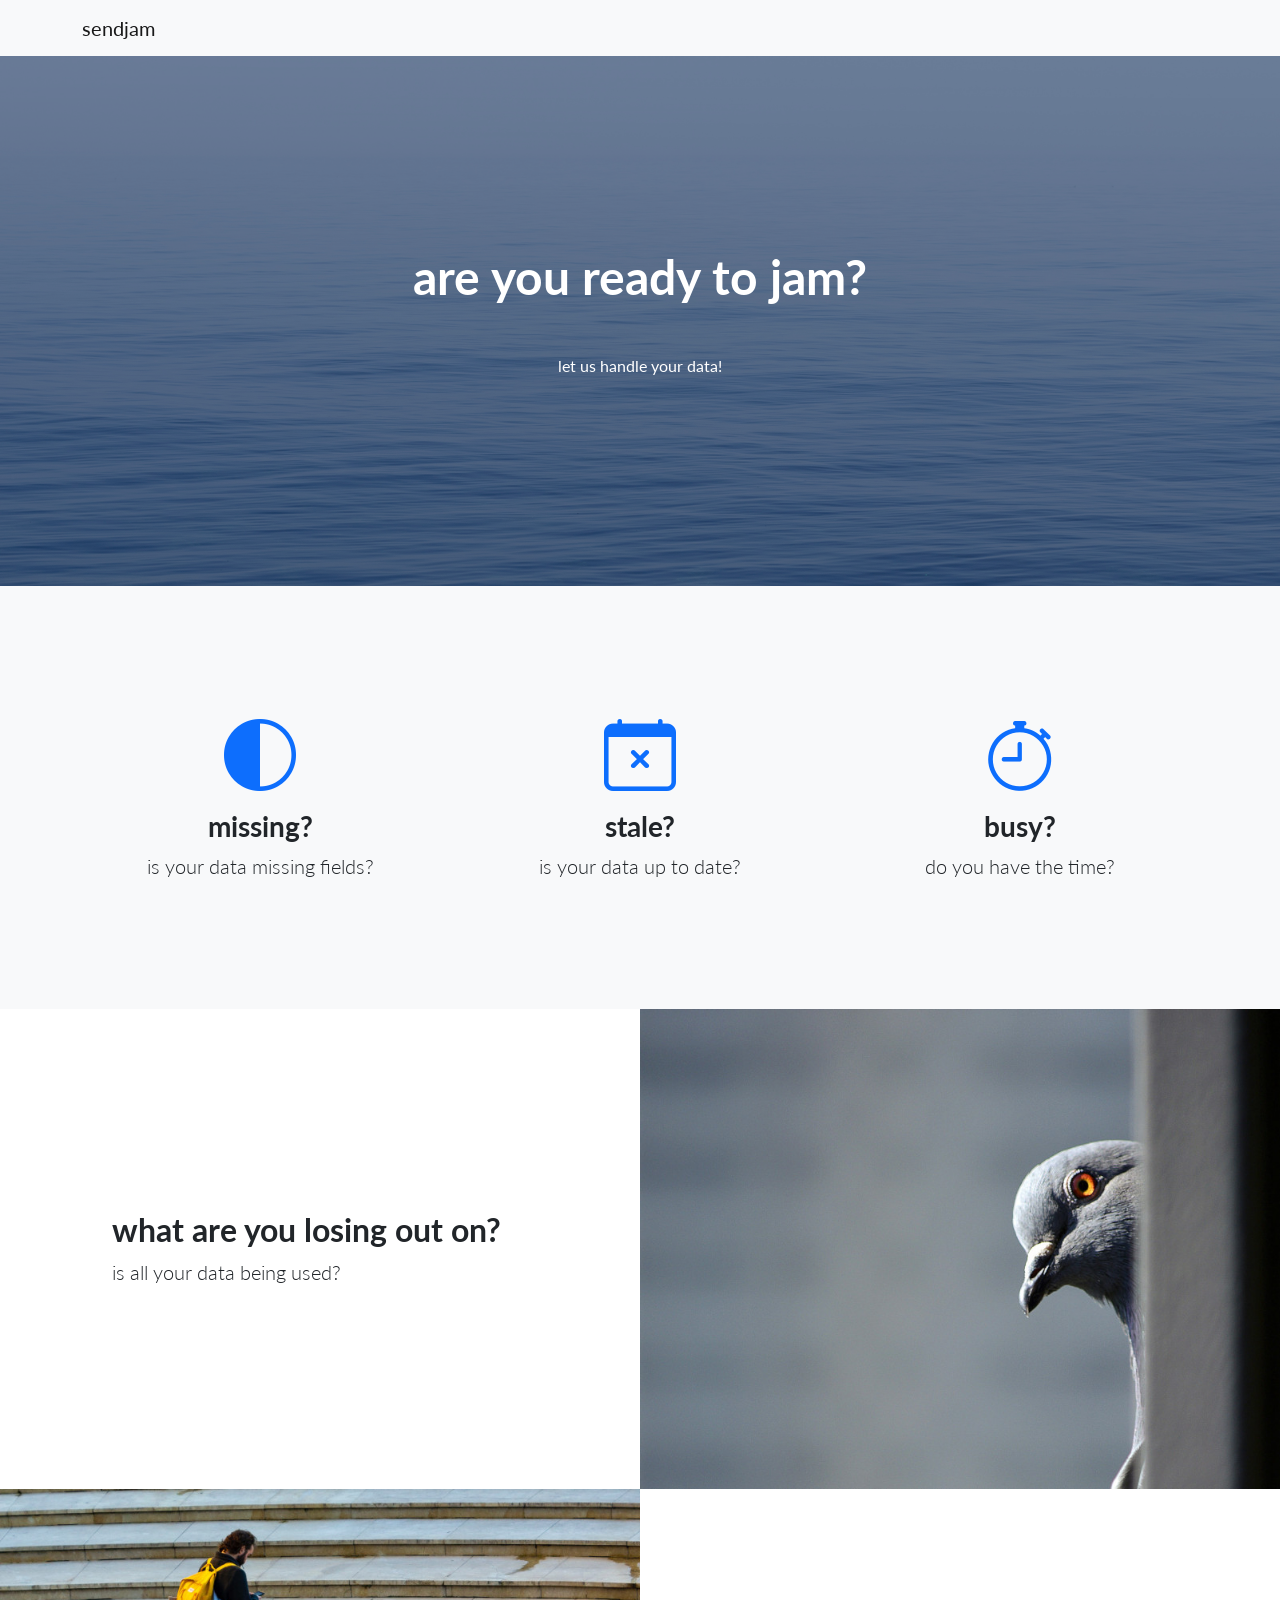
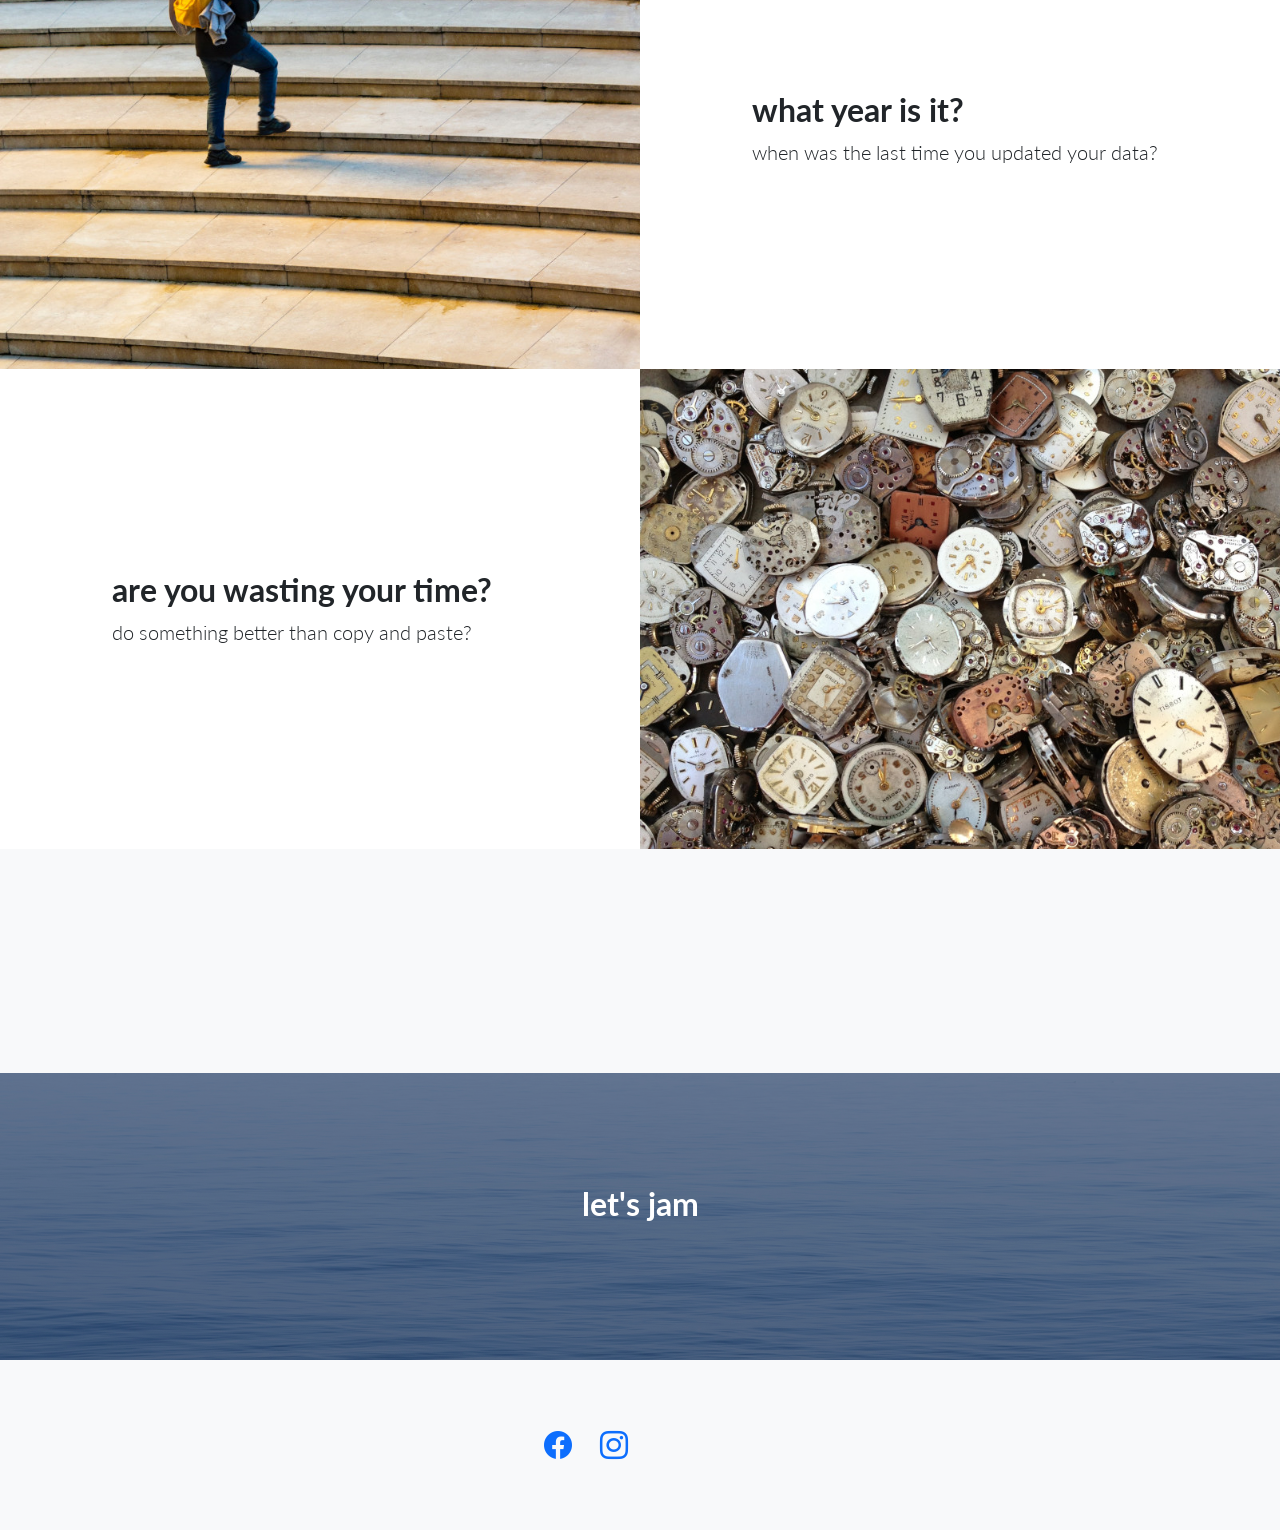
==== commit 9f4313dc: "bye twitter" ====
--- a/index.html
+++ b/index.html
@@ -144,9 +144,6 @@
             <li class="list-inline-item me-4">
               <a href="https://www.facebook.com/sendjamllc"><i class="bi-facebook fs-3"></i></a>
             </li>
-            <li class="list-inline-item me-4">
-              <a href="https://twitter.com/sendjamllc"><i class="bi-twitter fs-3"></i></a>
-            </li>
             <li class="list-inline-item">
               <a href="https://www.instagram.com/sendjam/"><i class="bi-instagram fs-3"></i></a>
             </li>
